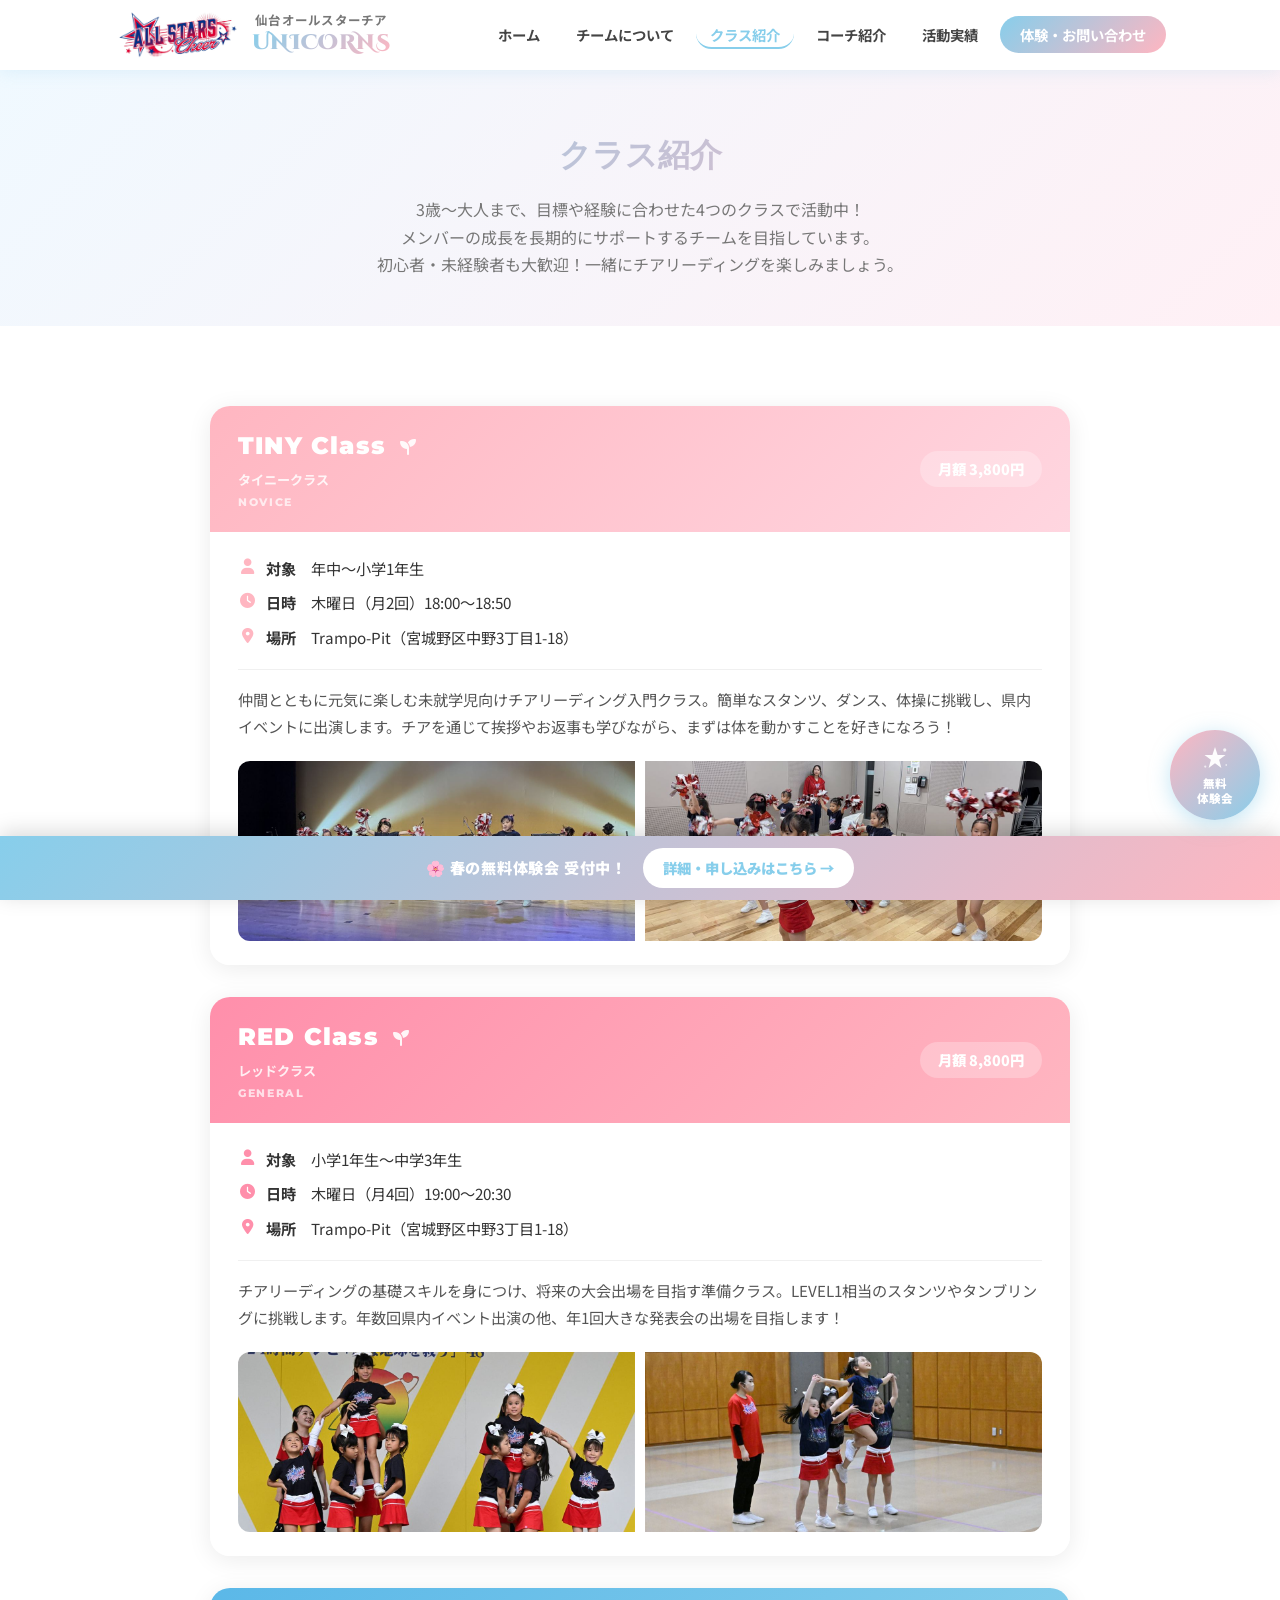
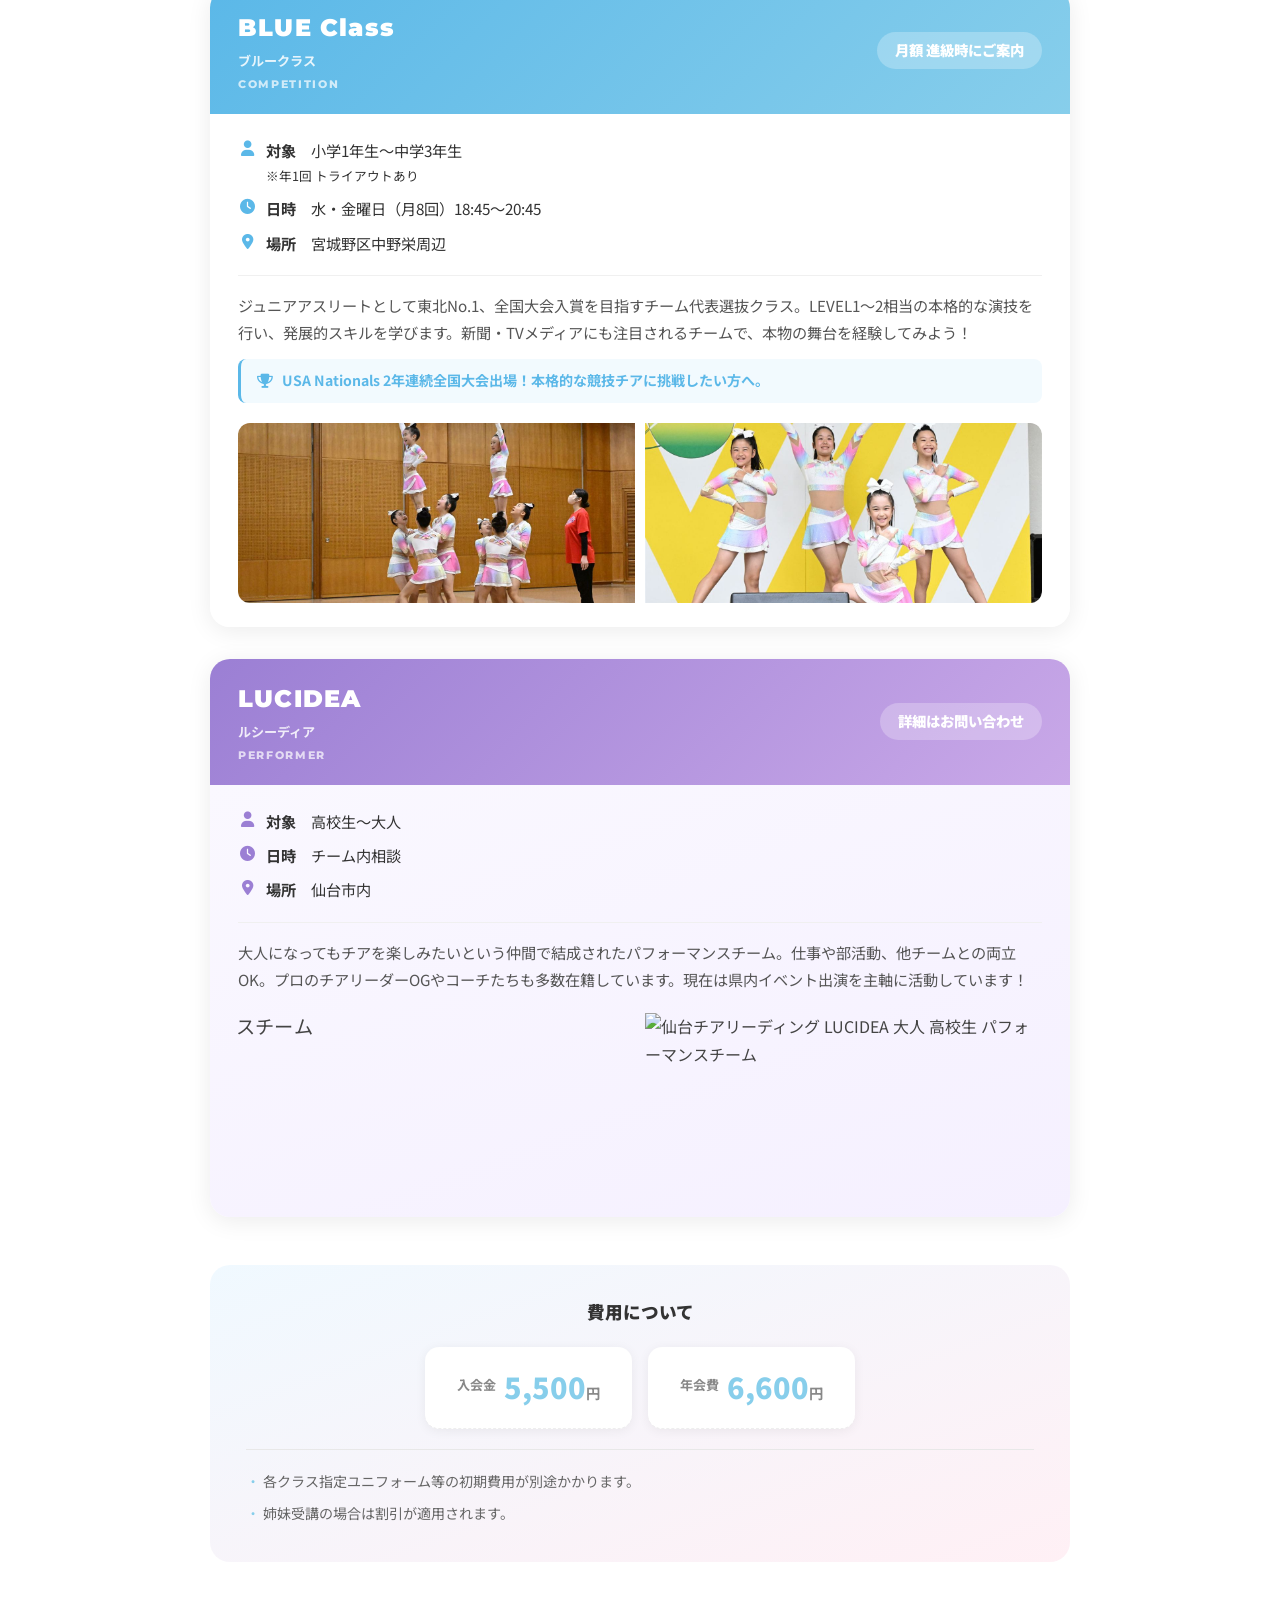
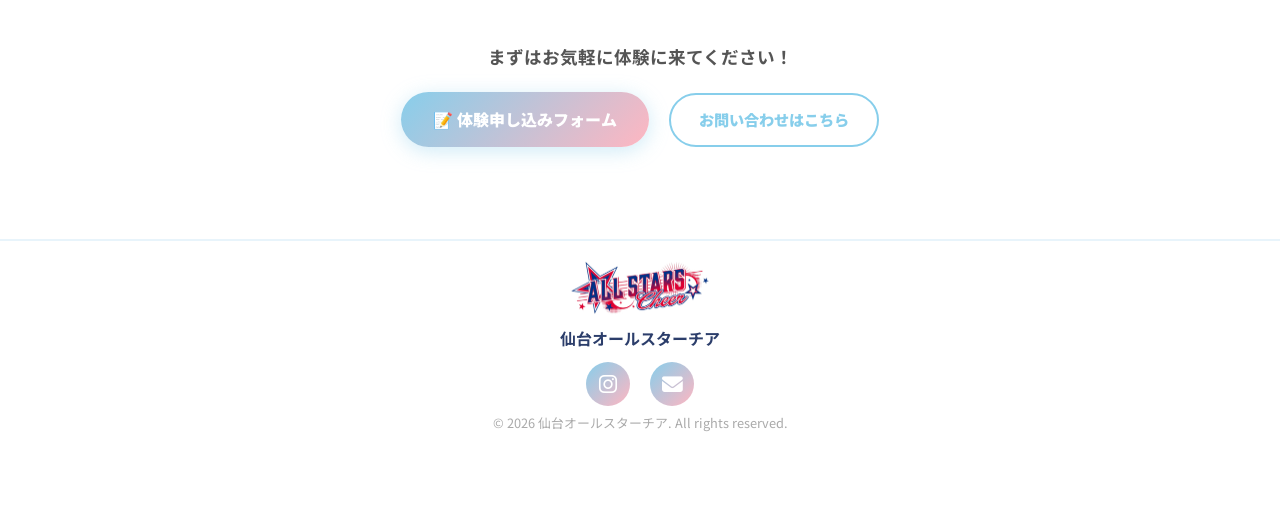
==== class.html @ aff3f2bd "Add files via upload" ====
<!DOCTYPE html>
<html lang="ja">
<head>
  <meta charset="UTF-8" />
  <meta name="viewport" content="width=device-width, initial-scale=1.0" />
  <title>クラス紹介｜仙台オールスターチア UNICORNS</title>
  <meta name="description" content="仙台チア「仙台オールスターチア UNICORNS」のクラス紹介。年中〜大人まで4クラス展開。仙台でチアを習うなら初心者大歓迎のUNICORNSへ！月額3,800円〜。全国大会出場の本格チアリーディングを体験しよう。" />
  <script async src="https://www.googletagmanager.com/gtag/js?id=G-6REF2D0G59"></script>
  <script>
    window.dataLayer = window.dataLayer || [];
    function gtag(){dataLayer.push(arguments);}
    gtag('js', new Date());
    gtag('config', 'G-6REF2D0G59');
  </script>
  <link rel="icon" type="image/png" href="images/starlogo.png" />
  <link rel="apple-touch-icon" href="images/starlogo.png" />
  <link rel="stylesheet" href="css/style.css" />
  <link rel="stylesheet" href="css/contact.css" />
  <link rel="stylesheet" href="css/class.css" />
  <link rel="stylesheet" href="https://cdnjs.cloudflare.com/ajax/libs/font-awesome/6.5.0/css/all.min.css" />
  <link href="https://fonts.googleapis.com/css2?family=Noto+Sans+JP:wght@400;700;900&family=Cinzel+Decorative:wght@900&family=Montserrat:wght@800;900&display=swap" rel="stylesheet" />
</head>
<body>

  <!-- ヘッダー -->
  <header class="header">
    <div class="header-inner">
      <div class="logo">
        <a href="index.html">
          <img src="images/teamlogo.png" alt="UNICORNS" class="logo-icon" />
        </a>
        <div class="logo-text">
          <span class="logo-sub">仙台オールスターチア</span>
          <span class="logo-main">UNICORNS</span>
        </div>
      </div>
      <nav class="nav">
        <ul>
          <li><a href="index.html">ホーム</a></li>
          <li><a href="about.html">チームについて</a></li>
          <li><a href="class.html" class="active">クラス紹介</a></li>
          <li><a href="coach.html">コーチ紹介</a></li>
          <li><a href="activity.html">活動実績</a></li>
          <li><a href="contact.html" class="nav-btn">体験・お問い合わせ</a></li>
        </ul>
      </nav>
      <button class="hamburger" id="hamburger">&#9776;</button>
    </div>
  </header>

  <!-- ページヒーロー -->
  <div class="page-hero">
    <h1 class="page-title">クラス紹介</h1>
    <p>3歳〜大人まで、目標や経験に合わせた4つのクラスで活動中！<br>メンバーの成長を長期的にサポートするチームを目指しています。<br>初心者・未経験者も大歓迎！一緒にチアリーディングを楽しみましょう。</p>
  </div>

  <!-- クラス一覧 -->
  <section class="section">
    <div class="container">
      <div class="class-detail-list">

        <!-- TINY Class -->
        <div class="class-detail-card tiny-card" id="tiny">
          <div class="class-detail-header">
            <div class="class-detail-name">
              <span class="class-detail-en">TINY Class <i class="fa-solid fa-seedling class-beginner-icon"></i></span>
              <span class="class-detail-ja">タイニークラス</span>
              <span class="class-detail-type">novice</span>
            </div>
            <span class="class-detail-badge tiny-badge">月額 3,800円</span>
          </div>
          <div class="class-detail-body">
            <div class="class-detail-meta">
              <div class="class-detail-meta-item">
                <i class="fa-solid fa-user"></i>
                <span><strong>対象</strong>　年中〜小学1年生</span>
              </div>
              <div class="class-detail-meta-item">
                <i class="fa-solid fa-clock"></i>
                <span><strong>日時</strong>　木曜日（月2回）18:00〜18:50</span>
              </div>
              <div class="class-detail-meta-item">
                <i class="fa-solid fa-location-dot"></i>
                <span><strong>場所</strong>　Trampo-Pit（宮城野区中野3丁目1-18）</span>
              </div>
            </div>
            <p class="class-detail-desc">仲間とともに元気に楽しむ未就学児向けチアリーディング入門クラス。簡単なスタンツ、ダンス、体操に挑戦し、県内イベントに出演します。チアを通じて挨拶やお返事も学びながら、まずは体を動かすことを好きになろう！</p>
            <div class="class-photos">
              <img src="images/red3.jpg" alt="仙台チアリーディング TINY Class 未就学児 年中〜小学1年生" />
              <img src="images/tiny1.jpg" alt="仙台チアリーディング TINY Class 未就学児 年中〜小学1年生" />
            </div>
          </div>
        </div>

        <!-- RED Class -->
        <div class="class-detail-card red-card" id="red">
          <div class="class-detail-header">
            <div class="class-detail-name">
              <span class="class-detail-en">RED Class <i class="fa-solid fa-seedling class-beginner-icon"></i></span>
              <span class="class-detail-ja">レッドクラス</span>
              <span class="class-detail-type">General</span>
            </div>
            <span class="class-detail-badge red-badge">月額 8,800円</span>
          </div>
          <div class="class-detail-body">
            <div class="class-detail-meta">
              <div class="class-detail-meta-item">
                <i class="fa-solid fa-user"></i>
                <span><strong>対象</strong>　小学1年生〜中学3年生</span>
              </div>
              <div class="class-detail-meta-item">
                <i class="fa-solid fa-clock"></i>
                <span><strong>日時</strong>　木曜日（月4回）19:00〜20:30</span>
              </div>
              <div class="class-detail-meta-item">
                <i class="fa-solid fa-location-dot"></i>
                <span><strong>場所</strong>　Trampo-Pit（宮城野区中野3丁目1-18）</span>
              </div>
            </div>
            <p class="class-detail-desc">チアリーディングの基礎スキルを身につけ、将来の大会出場を目指す準備クラス。LEVEL1相当のスタンツやタンブリングに挑戦します。年数回県内イベント出演の他、年1回大きな発表会の出場を目指します！</p>
            <div class="class-photos">
              <img src="images/red1.JPEG" alt="仙台チアリーディング RED Class 小学生 中学生 練習風景" style="object-position: center 35%;" />
              <img src="images/red2.JPEG" alt="仙台チアリーディング RED Class 小学生 中学生 練習風景" style="object-position: center 70%;" />
            </div>
          </div>
        </div>

        <!-- BLUE Class -->
        <div class="class-detail-card blue-card" id="blue">
          <div class="class-detail-header">
            <div class="class-detail-name">
              <span class="class-detail-en">BLUE Class</span>
              <span class="class-detail-ja">ブルークラス</span>
              <span class="class-detail-type">Competition</span>
            </div>
            <span class="class-detail-badge blue-badge">月額 進級時にご案内</span>
          </div>
          <div class="class-detail-body">
            <div class="class-detail-meta">
              <div class="class-detail-meta-item">
                <i class="fa-solid fa-user"></i>
                <span><strong>対象</strong>　小学1年生〜中学3年生<br><small>※年1回 トライアウトあり</small></span>
              </div>
              <div class="class-detail-meta-item">
                <i class="fa-solid fa-clock"></i>
                <span><strong>日時</strong>　水・金曜日（月8回）18:45〜20:45</span>
              </div>
              <div class="class-detail-meta-item">
                <i class="fa-solid fa-location-dot"></i>
                <span><strong>場所</strong>　宮城野区中野栄周辺</span>
              </div>
            </div>
            <p class="class-detail-desc">ジュニアアスリートとして東北No.1、全国大会入賞を目指すチーム代表選抜クラス。LEVEL1〜2相当の本格的な演技を行い、発展的スキルを学びます。新聞・TVメディアにも注目されるチームで、本物の舞台を経験してみよう！</p>
            <div class="class-detail-note">
              <i class="fa-solid fa-trophy"></i>
              USA Nationals 2年連続全国大会出場！本格的な競技チアに挑戦したい方へ。
            </div>
            <div class="class-photos">
              <img src="images/blue1.jpg" alt="仙台チアリーディング BLUE Class 全国大会出場 競技チア" />
              <img src="images/blue2.jpg" alt="仙台チアリーディング BLUE Class 全国大会出場 競技チア" />
            </div>
          </div>
        </div>

        <!-- LUCIDEA -->
        <div class="class-detail-card lucidea-card" id="lucidea">
          <div class="class-detail-header">
            <div class="class-detail-name">
              <span class="class-detail-en">LUCIDEA</span>
              <span class="class-detail-ja">ルシーディア</span>
              <span class="class-detail-type">Performer</span>
            </div>
            <span class="class-detail-badge lucidea-badge">詳細はお問い合わせ</span>
          </div>
          <div class="class-detail-body">
            <div class="class-detail-meta">
              <div class="class-detail-meta-item">
                <i class="fa-solid fa-user"></i>
                <span><strong>対象</strong>　高校生〜大人</span>
              </div>
              <div class="class-detail-meta-item">
                <i class="fa-solid fa-clock"></i>
                <span><strong>日時</strong>　チーム内相談</span>
              </div>
              <div class="class-detail-meta-item">
                <i class="fa-solid fa-location-dot"></i>
                <span><strong>場所</strong>　仙台市内</span>
              </div>
            </div>
            <p class="class-detail-desc">大人になってもチアを楽しみたいという仲間で結成されたパフォーマンスチーム。仕事や部活動、他チームとの両立OK。プロのチアリーダーOGやコーチたちも多数在籍しています。現在は県内イベント出演を主軸に活動しています！</p>
            <div class="class-photos">
              <div style="overflow: hidden; height: 180px;">
                <img src="images/lucidea1.jpg" alt="仙台チアリーディング LUCIDEA 大人 高校生 パフォーマンスチーム" style="width: 100%; height: 100%; object-fit: cover; object-position: 75% 98%; transform: scale(1.2); transform-origin: 75% 98%;" />
              </div>
              <img src="images/lucidea2.jpg" alt="仙台チアリーディング LUCIDEA 大人 高校生 パフォーマンスチーム" />
            </div>
          </div>
        </div>

      </div>

      <!-- 費用 -->
      <div class="fee-section">
        <h3 class="fee-title">費用について</h3>
        <div class="fee-grid">
          <div class="fee-item">
            <div class="fee-label">入会金</div>
            <div class="fee-amount">5,500<span>円</span></div>
          </div>
          <div class="fee-item">
            <div class="fee-label">年会費</div>
            <div class="fee-amount">6,600<span>円</span></div>
          </div>
        </div>
        <ul class="fee-notes">
          <li>各クラス指定ユニフォーム等の初期費用が別途かかります。</li>
          <li>姉妹受講の場合は割引が適用されます。</li>
        </ul>
      </div>

      <!-- CTA -->
      <div class="class-cta">
        <p>まずはお気軽に体験に来てください！</p>
        <a href="https://forms.gle/98jGiqx1gaxv1aKSA" target="_blank" class="trial-cta-link">📝 体験申し込みフォーム</a>
        <a href="contact.html" class="contact-cta-link">お問い合わせはこちら</a>
      </div>

    </div>
  </section>

  <!-- フッター -->
  <footer class="footer">
    <div class="footer-inner">
      <img src="images/teamlogo.png" alt="UNICORNS" class="footer-logo-img" />
      <div class="footer-logo">仙台オールスターチア</div>
      <div class="footer-links">
        <a href="https://www.instagram.com/sendaicheer/" target="_blank"><i class="fa-brands fa-instagram"></i></a>
        <a href="mailto:sendaicheer@gmail.com"><i class="fa-solid fa-envelope"></i></a>
      </div>
      <p class="footer-copy">&copy; 2026 仙台オールスターチア. All rights reserved.</p>
    </div>
  </footer>

  <!-- 固定ボトムバー -->
  <div class="trial-fixed-bar">
    <span class="trial-fixed-bar-text">🌸 春の無料体験会 受付中！</span>
    <a href="trial.html" class="trial-fixed-bar-btn">詳細・申し込みはこちら →</a>
  </div>

  <!-- フローティングボタン -->
  <a href="trial.html" class="trial-float-btn">
    <svg class="trial-float-icon" viewBox="0 0 40 40" fill="none" xmlns="http://www.w3.org/2000/svg">
      <polygon points="20,4 23.5,14.5 34,14.5 25.5,21 28.5,32 20,25.5 11.5,32 14.5,21 6,14.5 16.5,14.5" fill="white" opacity="0.95"/>
      <circle cx="33" cy="8" r="2.2" fill="white" opacity="0.8"/>
      <circle cx="7" cy="30" r="1.5" fill="white" opacity="0.7"/>
      <circle cx="35" cy="28" r="1.2" fill="white" opacity="0.6"/>
    </svg>
    <span class="trial-float-text">無料<br>体験会</span>
  </a>

  <script src="js/main.js"></script>
</body>
</html>
---- css/style.css ----
/* ============================
   リセット & ベーススタイル
   ============================ */
*, *::before, *::after {
  box-sizing: border-box;
  margin: 0;
  padding: 0;
}

:root {
  /* ===== カラー設定（ここを編集すると全体の色が変わります）===== */
  --color-pink: #FFB6C1;
  --color-pink-dark: #FF8FAB;
  --color-blue: #87CEEB;
  --color-blue-dark: #5BB8E8;
  --color-white: #ffffff;
  --color-text: #444444;
  --color-text-light: #777777;

  /* グラデーション */
  --grad-main: linear-gradient(135deg, #87CEEB 0%, #FFB6C1 100%);
  --grad-hero: linear-gradient(135deg, #b3e5fc 0%, #f8bbd0 60%, #e1bee7 100%);

  /* フォント */
  --font-base: 'Noto Sans JP', sans-serif;
  --font-deco: 'Pacifico', cursive;
}

body {
  font-family: var(--font-base);
  color: var(--color-text);
  line-height: 1.7;
  background: #fff;
}

a {
  color: inherit;
  text-decoration: none;
}

ul { list-style: none; }

img {
  max-width: 100%;
  height: auto;
  display: block;
}

/* ============================
   共通レイアウト
   ============================ */
.container {
  max-width: 1100px;
  margin: 0 auto;
  padding: 0 24px;
}

.section {
  padding: 80px 0;
}

.section-pink {
  background: linear-gradient(135deg, #fff0f5 0%, #fff8fc 100%);
}

.section-blue {
  background: linear-gradient(135deg, #f0f9ff 0%, #e8f5ff 100%);
}

.section-title {
  text-align: center;
  font-size: 2rem;
  font-weight: 900;
  margin-bottom: 48px;
  position: relative;
  color: #333;
}

.section-title::after {
  content: '';
  display: block;
  width: 60px;
  height: 4px;
  background: var(--grad-main);
  border-radius: 2px;
  margin: 12px auto 0;
}

/* ============================
   ヘッダー
   ============================ */
.header {
  position: sticky;
  top: 0;
  z-index: 100;
  background: rgba(255, 255, 255, 0.95);
  backdrop-filter: blur(8px);
  box-shadow: 0 2px 16px rgba(135, 206, 235, 0.2);
}

.header-inner {
  max-width: 1100px;
  margin: 0 auto;
  padding: 0 24px;
  height: 70px;
  display: flex;
  align-items: center;
  justify-content: space-between;
}

.logo {
  display: flex;
  align-items: center;
  gap: 10px;
}

.logo-icon {
  height: 60px;
  width: auto;
  object-fit: contain;
}

.logo-text {
  display: flex;
  flex-direction: column;
  gap: 4px;
  line-height: 1;
  align-items: center;
  justify-content: center;
}

.logo-main {
  font-family: 'Cinzel Decorative', serif;
  font-size: 1.3rem;
  font-weight: 900;
  background: var(--grad-main);
  -webkit-background-clip: text;
  -webkit-text-fill-color: transparent;
  background-clip: text;
  line-height: 1.2;
  letter-spacing: 0.04em;
}

.logo-sub {
  font-size: 0.78rem;
  font-weight: 700;
  color: var(--color-text-light);
  letter-spacing: 0.1em;
}

.nav ul {
  display: flex;
  gap: 8px;
  align-items: center;
}

.nav a {
  padding: 6px 14px;
  border-radius: 20px;
  font-size: 0.9rem;
  font-weight: 700;
  transition: background 0.2s, color 0.2s;
  color: var(--color-text);
}

.nav a:hover {
  background: var(--color-blue);
  color: white;
}

.nav a.active {
  color: #87CEEB;
  border-bottom: 2px solid #87CEEB;
  padding-bottom: 2px;
}

.nav-btn {
  background: var(--grad-main) !important;
  color: white !important;
  padding: 8px 20px !important;
}

.nav-btn:hover {
  opacity: 0.85;
}

.hamburger {
  display: none;
  background: none;
  border: none;
  font-size: 1.6rem;
  cursor: pointer;
  color: var(--color-text);
}

/* ============================
   ヒーローセクション
   ============================ */
.hero {
  background-color: #2a1a2e;
  min-height: calc(100vh - 70px);
  display: flex;
  align-items: center;
  justify-content: center;
  text-align: center;
  position: relative;
  overflow: hidden;
  padding: 60px 24px;
}

/* スライドショー背景 */
.hero-slides {
  position: absolute;
  inset: 0;
  z-index: 0;
}

.hero-slide {
  position: absolute;
  inset: 0;
  background-size: cover;
  background-position: center;
  opacity: 0;
  transition: opacity 1.2s ease-in-out;
}

.hero-slide.active {
  opacity: 1;
}

.hero-overlay {
  position: absolute;
  inset: 0;
  background: linear-gradient(135deg, rgba(30, 10, 60, 0.6) 0%, rgba(80, 20, 60, 0.5) 100%);
  z-index: 1;
}

.hero-content {
  position: relative;
  z-index: 1;
}

.hero-logo {
  height: 300px;
  width: auto;
  margin: 0 auto 20px;
  display: block;
  filter: drop-shadow(0 4px 12px rgba(0,0,0,0.3));
}

.hero-catch {
  font-size: 1.3rem;
  font-weight: 700;
  color: rgba(255, 255, 255, 0.9);
  letter-spacing: 0.15em;
  margin-bottom: 16px;
}

.hero-title {
  font-size: clamp(2rem, 6vw, 3.5rem);
  font-weight: 900;
  line-height: 1.3;
  color: white;
  margin-bottom: 20px;
}

.hero-title span {
  font-family: 'Cinzel Decorative', serif;
  font-size: clamp(2.5rem, 8vw, 4.5rem);
  background: var(--grad-main);
  -webkit-background-clip: text;
  -webkit-text-fill-color: transparent;
  background-clip: text;
  display: block;
}

.hero-desc {
  font-size: 1.05rem;
  color: rgba(255, 255, 255, 0.85);
  margin-bottom: 36px;
}

.hero-btn {
  display: inline-block;
  background: var(--grad-main);
  color: white;
  font-size: 1.1rem;
  font-weight: 700;
  padding: 16px 40px;
  border-radius: 50px;
  box-shadow: 0 4px 20px rgba(255, 182, 193, 0.5);
  transition: transform 0.2s, box-shadow 0.2s;
}

.hero-btn:hover {
  transform: translateY(-3px);
  box-shadow: 0 8px 28px rgba(255, 182, 193, 0.6);
}

/* キラキラパーティクル */
.hero-deco {
  position: absolute;
  inset: 0;
  pointer-events: none;
  z-index: 2;
}

.sparkle {
  position: absolute;
  color: white;
  animation: sparkle-twinkle ease-in-out infinite;
  text-shadow: 0 0 8px rgba(255, 220, 240, 1), 0 0 20px rgba(255, 182, 193, 0.8);
}

.sp1  { top: 10%; left: 7%;   font-size: 1.4rem; animation-duration: 2.4s; animation-delay: 0s;   color: #ffe4f0; }
.sp2  { top: 20%; right: 9%;  font-size: 1rem;   animation-duration: 3s;   animation-delay: 0.6s; color: #d4f0ff; }
.sp3  { top: 55%; left: 5%;   font-size: 1.8rem; animation-duration: 2.8s; animation-delay: 1.2s; color: #fff0f8; }
.sp4  { top: 72%; right: 7%;  font-size: 1.1rem; animation-duration: 2.2s; animation-delay: 0.3s; color: #ffe4f0; }
.sp5  { top: 38%; left: 14%;  font-size: 0.9rem; animation-duration: 3.2s; animation-delay: 1.8s; color: #d4f0ff; }
.sp6  { top: 48%; right: 16%; font-size: 1.5rem; animation-duration: 2.6s; animation-delay: 0.9s; color: #fff0f8; }
.sp7  { top: 82%; left: 22%;  font-size: 1rem;   animation-duration: 3.4s; animation-delay: 0.5s; color: #ffe4f0; }
.sp8  { top: 28%; right: 22%; font-size: 0.8rem; animation-duration: 2s;   animation-delay: 1.5s; color: #d4f0ff; }
.sp9  { top: 65%; right: 30%; font-size: 1.2rem; animation-duration: 2.9s; animation-delay: 0.2s; color: #fff0f8; }
.sp10 { top: 15%; left: 40%;  font-size: 0.9rem; animation-duration: 3.6s; animation-delay: 1s;   color: #ffe4f0; }

@keyframes sparkle-twinkle {
  0%   { opacity: 0;   transform: scale(0.5) rotate(0deg); }
  30%  { opacity: 1;   transform: scale(1.2) rotate(15deg); }
  60%  { opacity: 0.7; transform: scale(0.9) rotate(-10deg); }
  100% { opacity: 0;   transform: scale(0.5) rotate(0deg); }
}

/* ============================
   競技チアリーディングとは
   ============================ */
.section-cheer {
  background: linear-gradient(135deg, #f0f9ff 0%, #fff0f5 100%);
  padding: 56px 0;
}

.cheer-intro {
  max-width: 860px;
  margin: 0 auto;
  text-align: center;
}

.cheer-title {
  font-size: 1.4rem;
  font-weight: 900;
  color: #333;
  margin-bottom: 20px;
  position: relative;
  display: inline-block;
}

.cheer-title::after {
  content: '';
  display: block;
  width: 50px;
  height: 3px;
  background: var(--grad-main);
  border-radius: 2px;
  margin: 10px auto 0;
}

.cheer-intro p {
  color: #555;
  font-size: 1rem;
  line-height: 1.9;
}

/* ============================
   UNICORNSについて
   ============================ */
.about-grid {
  display: grid;
  grid-template-columns: repeat(3, 1fr);
  gap: 24px;
}

.about-card {
  background: white;
  border-radius: 20px;
  padding: 36px 28px;
  text-align: center;
  box-shadow: 0 4px 20px rgba(135, 206, 235, 0.15);
  transition: transform 0.2s;
}

.about-card:hover {
  transform: translateY(-4px);
}

.about-icon {
  font-size: 2.5rem;
  margin-bottom: 16px;
}

.about-img {
  width: 100%;
  height: 220px;
  object-fit: cover;
  border-radius: 12px;
  margin-bottom: 16px;
}

.about-img-1 { object-position: center 30%; }
.about-img-2 { object-position: center 50%; }
.about-img-3 { object-position: 80% 55%; }

.about-card h3 {
  font-size: 1.1rem;
  font-weight: 700;
  margin-bottom: 10px;
  color: var(--color-blue-dark);
}

/* ============================
   クラス紹介
   ============================ */
.class-grid {
  display: grid;
  grid-template-columns: repeat(3, 1fr);
  gap: 24px;
}

.class-card {
  background: white;
  border-radius: 20px;
  padding: 32px 24px;
  text-align: center;
  box-shadow: 0 4px 20px rgba(255, 182, 193, 0.2);
  transition: transform 0.2s;
}

.class-card:hover {
  transform: translateY(-4px);
}

.class-name-en {
  font-family: 'Montserrat', sans-serif;
  font-size: 2rem;
  font-weight: 900;
  background: var(--grad-main);
  -webkit-background-clip: text;
  -webkit-text-fill-color: transparent;
  background-clip: text;
  margin-bottom: 4px;
  line-height: 1.2;
  letter-spacing: 0.02em;
}

.class-name-ja {
  font-size: 0.8rem;
  color: var(--color-text-light);
  margin-bottom: 10px;
}

.class-card h3 {
  font-size: 1.2rem;
  font-weight: 900;
  margin-bottom: 6px;
}

.class-age {
  font-size: 0.85rem;
  color: var(--color-pink-dark);
  font-weight: 700;
  margin-bottom: 10px;
}

/* ============================
   コーチ紹介
   ============================ */
.coach-grid {
  display: flex;
  gap: 32px;
  justify-content: center;
  flex-wrap: wrap;
}

.coach-card {
  background: white;
  border-radius: 20px;
  padding: 36px 32px;
  text-align: center;
  box-shadow: 0 4px 20px rgba(135, 206, 235, 0.15);
  width: 280px;
  transition: transform 0.2s;
}

.coach-card:hover {
  transform: translateY(-4px);
}

.coach-photo {
  font-size: 5rem;
  margin-bottom: 16px;
  /* コーチの写真を入れる場合は以下のようにします:
  width: 120px; height: 120px; border-radius: 50%;
  background: url('../images/coach1.jpg') center/cover;
  margin: 0 auto 16px; */
}

.coach-card h3 {
  font-size: 1.2rem;
  font-weight: 900;
  margin-bottom: 4px;
}

.coach-title {
  font-size: 0.85rem;
  color: var(--color-blue-dark);
  font-weight: 700;
  margin-bottom: 10px;
}

/* ============================
   活動場所・スケジュール
   ============================ */
.schedule-box {
  background: white;
  border-radius: 20px;
  padding: 40px;
  max-width: 700px;
  margin: 0 auto;
  box-shadow: 0 4px 20px rgba(135, 206, 235, 0.2);
}

.schedule-item {
  display: flex;
  align-items: flex-start;
  gap: 16px;
  padding: 16px 0;
  border-bottom: 1px dashed #e0e0e0;
  font-size: 1rem;
}

.schedule-item:last-child {
  border-bottom: none;
}

.schedule-label {
  font-weight: 700;
  min-width: 160px;
  color: var(--color-blue-dark);
}

/* ============================
   体験レッスン
   ============================ */
.trial-box {
  text-align: center;
  background: var(--grad-hero);
  border-radius: 24px;
  padding: 60px 40px;
  max-width: 700px;
  margin: 0 auto;
}

.trial-desc {
  font-size: 1.15rem;
  margin-bottom: 32px;
  font-weight: 700;
}

.trial-btn {
  display: inline-block;
  background: var(--grad-main);
  color: white;
  font-size: 1.1rem;
  font-weight: 700;
  padding: 16px 40px;
  border-radius: 50px;
  box-shadow: 0 4px 20px rgba(255, 182, 193, 0.5);
  transition: transform 0.2s, box-shadow 0.2s;
}

.trial-btn:hover {
  transform: translateY(-3px);
  box-shadow: 0 8px 28px rgba(255, 182, 193, 0.6);
}

/* ============================
   お問い合わせ
   ============================ */
.contact-form {
  max-width: 600px;
  margin: 0 auto;
  background: white;
  border-radius: 24px;
  padding: 48px 40px;
  box-shadow: 0 4px 20px rgba(255, 182, 193, 0.2);
}

.form-group {
  margin-bottom: 24px;
}

.form-group label {
  display: block;
  font-weight: 700;
  margin-bottom: 8px;
  font-size: 0.95rem;
}

.required {
  background: var(--color-pink-dark);
  color: white;
  font-size: 0.7rem;
  padding: 2px 8px;
  border-radius: 4px;
  margin-left: 8px;
}

.form-group input,
.form-group textarea {
  width: 100%;
  padding: 12px 16px;
  border: 2px solid #e8e8e8;
  border-radius: 12px;
  font-size: 1rem;
  font-family: var(--font-base);
  transition: border-color 0.2s;
  outline: none;
}

.form-group input:focus,
.form-group textarea:focus {
  border-color: var(--color-blue);
}

.submit-btn {
  width: 100%;
  background: var(--grad-main);
  color: white;
  font-size: 1.1rem;
  font-weight: 700;
  padding: 16px;
  border: none;
  border-radius: 50px;
  cursor: pointer;
  font-family: var(--font-base);
  transition: opacity 0.2s, transform 0.2s;
  box-shadow: 0 4px 20px rgba(255, 182, 193, 0.5);
}

.submit-btn:hover {
  opacity: 0.9;
  transform: translateY(-2px);
}

/* ============================
   フッター
   ============================ */
.footer {
  background: white;
  color: #2c3e6b;
  padding: 12px 24px;
  text-align: center;
  border-top: 2px solid #e8f4fb;
}

.footer-logo-img {
  height: 70px;
  width: auto;
  margin: 0 auto 2px;
  display: block;
}

.footer-logo {
  font-size: 1rem;
  font-weight: 700;
  color: #2c3e6b;
  margin-bottom: 2px;
}

.footer-sns {
  margin-bottom: 16px;
}

.footer-sns a {
  display: inline-block;
  color: #2c3e6b;
  font-weight: 700;
  padding: 4px 12px;
  transition: opacity 0.2s;
}

.footer-sns a:hover {
  opacity: 0.65;
}

.footer-links {
  display: flex;
  justify-content: center;
  gap: 20px;
  margin: 10px 0 6px;
}

.footer-links a {
  display: flex;
  align-items: center;
  justify-content: center;
  width: 44px;
  height: 44px;
  border-radius: 50%;
  background: var(--grad-main);
  color: white;
  font-size: 1.3rem;
  transition: opacity 0.2s, transform 0.2s;
}

.footer-links a:hover {
  opacity: 0.85;
  transform: translateY(-2px);
}

.footer-copy {
  font-size: 0.8rem;
  color: #aaa;
}

.footer-sponsor {
  margin-bottom: 8px;
}

.footer-sponsor a {
  font-size: 0.75rem;
  color: rgba(255,255,255,0.3);
  text-decoration: none;
  border-bottom: 1px solid rgba(255,255,255,0.15);
  padding-bottom: 1px;
  transition: color 0.15s;
}

.footer-sponsor a:hover {
  color: rgba(255,255,255,0.6);
}

/* ============================
   実績バナー
   ============================ */
.achievement-banner {
  background: var(--grad-main);
  padding: 14px 0;
  overflow: hidden;
}

.banner-news-label {
  font-family: 'Montserrat', sans-serif;
  font-size: 0.75rem;
  font-weight: 900;
  letter-spacing: 0.15em;
  color: white;
  background: rgba(255,255,255,0.25);
  padding: 4px 12px;
  border-radius: 4px;
  margin-left: 16px;
  flex-shrink: 0;
  white-space: nowrap;
}

.banner-inner {
  display: flex;
  align-items: center;
  gap: 60px;
  white-space: nowrap;
  animation: marquee 20s linear infinite;
  width: max-content;
}

.banner-inner span {
  color: white;
  font-weight: 700;
  font-size: 0.95rem;
}

@keyframes marquee {
  0% { transform: translateX(0); }
  100% { transform: translateX(-50%); }
}

/* ============================
   NEWS セクション
   ============================ */
.news-section {
  background: white;
  padding: 56px 0;
}

.news-list {
  list-style: none;
  margin: 32px 0 0;
  padding: 0;
  max-width: 800px;
  margin-left: auto;
  margin-right: auto;
}

.news-item {
  display: grid;
  grid-template-columns: 90px 80px 1fr;
  align-items: center;
  gap: 14px;
  padding: 14px 0;
  border-bottom: 1px solid #f0f0f0;
}

.news-item:last-child {
  border-bottom: none;
}

.news-date {
  font-family: 'Montserrat', sans-serif;
  font-size: 0.8rem;
  font-weight: 800;
  color: #aaa;
  flex-shrink: 0;
  min-width: 60px;
}

.news-tag {
  font-family: 'Montserrat', sans-serif;
  font-size: 0.7rem;
  font-weight: 700;
  padding: 3px 10px;
  border-radius: 4px;
  white-space: nowrap;
  text-align: center;
}

.tag-result {
  background: rgba(255,215,0,0.15);
  color: #b8860b;
}

.tag-media {
  background: rgba(135,206,235,0.2);
  color: #4a90b8;
}

.tag-info {
  background: rgba(255,182,193,0.2);
  color: #c45c7a;
}

.news-text {
  font-size: 0.92rem;
  color: #333;
  line-height: 1.5;
}

.news-link {
  color: #c45c7a;
  text-decoration: underline;
  text-underline-offset: 3px;
  transition: opacity 0.15s;
}

.news-link:hover {
  opacity: 0.7;
}

@media (max-width: 480px) {
  .news-item {
    grid-template-columns: 76px 76px 1fr;
    gap: 8px;
  }
}

/* ============================
   ヒーローボタン2つ
   ============================ */
.hero-btns {
  display: flex;
  gap: 16px;
  justify-content: center;
  flex-wrap: wrap;
}

.hero-btn-sub {
  display: inline-block;
  background: white;
  color: var(--color-pink-dark);
  font-size: 1.1rem;
  font-weight: 700;
  padding: 16px 40px;
  border-radius: 50px;
  border: 2px solid var(--color-pink-dark);
  transition: background 0.2s, color 0.2s;
}

.hero-btn-sub:hover {
  background: var(--color-pink);
  color: white;
}

/* ============================
   MVV（Mission/Vision/Value）
   ============================ */
.mvv-grid {
  display: grid;
  grid-template-columns: repeat(3, 1fr);
  gap: 20px;
  margin-bottom: 48px;
}

.mvv-card {
  border-radius: 20px;
  padding: 28px 24px;
  text-align: center;
  line-height: 1.8;
}

.mvv-card.mission { background: linear-gradient(135deg, #fff0f5, #ffe4ed); }
.mvv-card.vision  { background: linear-gradient(135deg, #f0f9ff, #dff2fd); }
.mvv-card.value   { background: linear-gradient(135deg, #fff8e1, #fff3d0); }

.mvv-label {
  font-family: 'Cinzel Decorative', serif;
  font-size: 1.5rem;
  font-weight: 900;
  margin-bottom: 6px;
  background: var(--grad-main);
  -webkit-background-clip: text;
  -webkit-text-fill-color: transparent;
  background-clip: text;
}

/* ============================
   チーム概要テーブル
   ============================ */
.team-overview {
  background: white;
  border-radius: 20px;
  padding: 32px 40px;
  box-shadow: 0 4px 20px rgba(135, 206, 235, 0.15);
  margin-bottom: 48px;
}

.overview-item {
  display: flex;
  gap: 20px;
  padding: 14px 0;
  border-bottom: 1px dashed #eee;
  font-size: 0.95rem;
}

.overview-item:last-child { border-bottom: none; }

.ov-label {
  font-weight: 700;
  min-width: 100px;
  color: var(--color-pink-dark);
}

/* ============================
   クラスカード（色分け）
   ============================ */
.class-card.tiny  { border-top: 5px solid #FFB6C1; }
.class-card.red   { border-top: 5px solid #FF8FAB; }
.class-card.blue  { border-top: 5px solid #5BB8E8; }
.class-card.lucidea {
  border-top: 5px solid #9B7FD4;
  background: linear-gradient(160deg, #f5f0ff 0%, #ede8f7 100%);
}


.class-card.lucidea .class-info {
  background: rgba(155, 127, 212, 0.08);
}

.class-card.lucidea .class-schedule-day {
  color: #6a4fa3;
}

.lucidea-freq {
  background: #9B7FD4 !important;
}

.lucidea-fee {
  background: linear-gradient(135deg, #9B7FD4, #C9A8E8) !important;
}

.class-info {
  background: #f9f9f9;
  border-radius: 10px;
  padding: 16px;
  margin: 14px 0;
  text-align: center;
}

.class-schedule-day {
  font-size: 1.15rem;
  font-weight: 900;
  color: #333;
  display: flex;
  align-items: center;
  justify-content: center;
  gap: 8px;
  margin-bottom: 4px;
}

.class-schedule-freq {
  font-size: 0.72rem;
  font-weight: 700;
  color: white;
  background: var(--color-pink-dark);
  padding: 2px 10px;
  border-radius: 20px;
  white-space: nowrap;
}

.class-schedule-time {
  font-size: 1.4rem;
  font-weight: 900;
  color: var(--color-blue-dark);
  letter-spacing: 0.05em;
}

.class-fee {
  display: inline-block;
  background: var(--grad-main);
  color: white;
  font-weight: 700;
  font-size: 0.9rem;
  padding: 6px 18px;
  border-radius: 20px;
  margin-top: 12px;
}

/* ============================
   代表紹介
   ============================ */
.coach-wrap {
  display: flex;
  justify-content: center;
}

.coach-card {
  display: flex;
  gap: 48px;
  align-items: flex-start;
  background: white;
  border-radius: 24px;
  padding: 48px;
  max-width: 900px;
  width: 100%;
  box-shadow: 0 4px 20px rgba(135, 206, 235, 0.15);
  text-align: left;
}

.coach-photo {
  font-size: 6rem;
  min-width: 120px;
  text-align: center;
}

.coach-img {
  width: 180px;
  height: 180px;
  border-radius: 50%;
  object-fit: cover;
  object-position: center 15%;
  min-width: 180px;
}

.coach-info h3 {
  font-size: 1.6rem;
  font-weight: 900;
  margin-bottom: 4px;
}

.coach-info .coach-title {
  color: var(--color-blue-dark);
  font-weight: 700;
  margin-bottom: 20px;
}

.coach-career h4 {
  font-size: 0.9rem;
  font-weight: 700;
  color: var(--color-pink-dark);
  margin: 8px 0 4px;
  padding-bottom: 4px;
  border-bottom: 1px solid #f0e0e8;
}

.coach-career ul {
  list-style: none;
  padding: 0;
}

.coach-career ul li {
  font-size: 0.9rem;
  padding: 3px 0;
  padding-left: 14px;
  position: relative;
  color: #555;
}

.coach-career ul li::before {
  content: '◆';
  position: absolute;
  left: 0;
  color: var(--color-pink);
  font-size: 0.6rem;
  top: 5px;
}

.coach-career ul li.other::before {
  display: none;
}

/* ============================
   タイムライン（活動実績）
   ============================ */
.timeline {
  position: relative;
  max-width: 900px;
  margin: 0 auto;
}

.timeline::before {
  content: '';
  position: absolute;
  left: 50%;
  top: 0;
  bottom: 0;
  width: 3px;
  background: var(--grad-main);
  transform: translateX(-50%);
}

.timeline-block {
  display: flex;
  width: 50%;
  margin-bottom: 40px;
  position: relative;
}

.timeline-block.left {
  justify-content: flex-end;
  padding-right: 48px;
}

.timeline-block.right {
  justify-content: flex-start;
  padding-left: 48px;
  margin-left: 50%;
}

.timeline-dot {
  position: absolute;
  width: 16px;
  height: 16px;
  background: var(--color-pink-dark);
  border-radius: 50%;
  top: 16px;
  border: 3px solid white;
  box-shadow: 0 0 0 2px var(--color-pink-dark);
}

.timeline-block.left .timeline-dot  { right: -8px; }
.timeline-block.right .timeline-dot { left: -8px; }

.timeline-content {
  background: white;
  border-radius: 16px;
  padding: 24px;
  max-width: 420px;
  box-shadow: 0 4px 20px rgba(135, 206, 235, 0.15);
}

.timeline-date {
  font-size: 0.8rem;
  font-weight: 700;
  color: var(--color-pink-dark);
  margin-bottom: 6px;
}

.timeline-content h3 {
  font-size: 1.1rem;
  font-weight: 900;
  margin-bottom: 10px;
}

.timeline-content ul {
  list-style: none;
  padding-left: 0;
  font-size: 0.88rem;
  color: #555;
  line-height: 1.8;
}

.timeline-content ul li {
  padding-left: 1.2em;
  position: relative;
}

.timeline-content ul li::before {
  content: "・";
  position: absolute;
  left: 0;
  color: var(--color-pink-dark);
}

.timeline-content ul li.trophy {
  padding-left: 0;
}

.timeline-content ul li.trophy::before {
  display: none;
}

.timeline-content ul li.other {
  padding-left: 0;
  text-align: right;
}

.timeline-content ul li.other::before {
  display: none;
}

/* ============================
   費用
   ============================ */
.fee-grid {
  display: grid;
  grid-template-columns: repeat(3, 1fr);
  gap: 24px;
}

.fee-card {
  background: white;
  border-radius: 20px;
  padding: 32px 28px;
  box-shadow: 0 4px 20px rgba(135, 206, 235, 0.15);
}

.fee-card h3 {
  font-size: 1.1rem;
  font-weight: 900;
  margin-bottom: 20px;
  padding-bottom: 10px;
  border-bottom: 2px solid var(--color-pink);
  color: var(--color-pink-dark);
}

.fee-item {
  display: flex;
  justify-content: space-between;
  align-items: center;
  padding: 10px 0;
  border-bottom: 1px dashed #eee;
  font-size: 0.9rem;
  gap: 8px;
}

.fee-price {
  font-weight: 700;
  color: var(--color-blue-dark);
  white-space: nowrap;
}

.fee-note {
  font-size: 0.8rem;
  color: #888;
  margin: 8px 0;
  line-height: 1.6;
}

.fee-special {
  background: linear-gradient(135deg, #fff0f5, #f0f9ff);
  border-radius: 12px;
  padding: 16px;
  margin-top: 16px;
}

.fee-special h4 {
  font-size: 0.9rem;
  font-weight: 700;
  margin-bottom: 6px;
}

.fee-special p {
  font-size: 0.85rem;
  color: #555;
  line-height: 1.6;
}

/* ============================
   お問い合わせ
   ============================ */
.contact-info {
  margin-top: 28px;
  font-size: 1rem;
  line-height: 2;
}

.contact-info a {
  color: var(--color-blue-dark);
  font-weight: 700;
  text-decoration: underline;
}

/* ============================
   レスポンシブ（スマホ対応）
   ============================ */
@media (max-width: 768px) {
  .nav { display: none; }
  .hamburger { display: block; }

  .nav a.active {
    border-bottom: none;
    border-left: 3px solid #87CEEB;
    padding-left: 10px;
  }

  .nav.open {
    display: flex !important;
    flex-direction: column;
    position: absolute;
    top: 60px;
    left: 0;
    right: 0;
    background: white;
    padding: 12px 16px;
    box-shadow: 0 4px 16px rgba(0,0,0,0.1);
    z-index: 99;
  }

  .nav.open ul {
    flex-direction: column;
    gap: 4px;
    width: 100%;
  }

  .nav.open ul li {
    width: 100%;
  }

  .nav.open ul li a {
    display: block;
    padding: 10px 16px;
    white-space: nowrap;
    font-size: 0.95rem;
  }

  .header-inner {
    height: 60px;
    padding: 0 16px;
    flex-wrap: nowrap;
  }

  .logo-icon {
    height: 44px;
  }

  .logo-text {
    display: flex;
  }

  .logo-sub {
    font-size: 0.6rem;
  }

  .logo-main {
    font-size: 0.95rem;
  }

  .about-grid,
  .class-grid,
  .mvv-grid,
  .fee-grid {
    grid-template-columns: 1fr;
    gap: 16px;
  }

  .coach-card {
    flex-direction: column;
    align-items: center;
    text-align: left;
    padding: 32px 24px;
    gap: 24px;
  }

  .timeline::before {
    left: 12px;
    transform: none;
  }

  .timeline-block,
  .timeline-block.left,
  .timeline-block.right {
    width: 100%;
    padding-left: 40px;
    padding-right: 0;
    margin-left: 0;
    justify-content: flex-start;
  }

  .timeline-block.left .timeline-dot,
  .timeline-block.right .timeline-dot {
    left: 4px;
    right: auto;
  }

  .timeline-content {
    max-width: 100%;
  }

  .team-overview { padding: 24px 20px; }
  .overview-item { flex-direction: column; gap: 4px; }

  .trial-box { padding: 40px 24px; }
}

/* ============================
   体験会 固定ボトムバー
   ============================ */
.trial-fixed-bar {
  position: fixed;
  bottom: 0;
  left: 0;
  right: 0;
  z-index: 200;
  background: linear-gradient(135deg, #87CEEB, #FFB6C1);
  padding: 12px 24px;
  display: flex;
  align-items: center;
  justify-content: center;
  gap: 16px;
  box-shadow: 0 -4px 20px rgba(0,0,0,0.15);
}

.trial-fixed-bar-text {
  color: white;
  font-size: 0.95rem;
  font-weight: 900;
  letter-spacing: 0.05em;
}

.trial-fixed-bar-btn {
  background: white;
  color: #87CEEB;
  font-size: 0.9rem;
  font-weight: 900;
  padding: 8px 20px;
  border-radius: 50px;
  white-space: nowrap;
  transition: transform 0.2s;
}

.trial-fixed-bar-btn:hover {
  transform: translateY(-2px);
}

/* ============================
   体験会 フローティングボタン
   ============================ */
.trial-float-btn {
  position: fixed;
  bottom: 80px;
  right: 20px;
  z-index: 200;
  width: 90px;
  height: 90px;
  border-radius: 50%;
  background: linear-gradient(135deg, #FFB6C1, #87CEEB);
  display: flex;
  flex-direction: column;
  align-items: center;
  justify-content: center;
  box-shadow: 0 4px 20px rgba(135,206,235,0.5);
  transition: transform 0.2s, box-shadow 0.2s;
  text-align: center;
}

.trial-float-btn:hover {
  transform: translateY(-4px) scale(1.05);
  box-shadow: 0 8px 28px rgba(135,206,235,0.6);
}

.trial-float-icon {
  width: 30px;
  height: 30px;
}

.trial-float-text {
  font-size: 0.72rem;
  font-weight: 900;
  color: white;
  line-height: 1.3;
  margin-top: 2px;
}

body {
  padding-bottom: 70px;
}

@media (max-width: 768px) {
  .trial-fixed-bar {
    flex-direction: column;
    gap: 6px;
    padding: 8px 16px;
  }

  .trial-fixed-bar-text {
    font-size: 0.82rem;
  }

  .trial-fixed-bar-btn {
    font-size: 0.82rem;
    padding: 6px 16px;
  }

  .trial-float-btn {
    width: 76px;
    height: 76px;
    bottom: 120px;
  }

  body {
    padding-bottom: 90px;
  }
}
---- css/contact.css ----
/* ============================
   ページヒーロー
   ============================ */
.page-hero {
  background: linear-gradient(135deg, #f0f9ff 0%, #fff0f5 100%);
  text-align: center;
  padding: 60px 24px 48px;
  margin-top: 0;
}

.page-title {
  font-family: 'Cinzel Decorative', serif;
  font-size: 2rem;
  font-weight: 900;
  background: linear-gradient(135deg, #87CEEB, #FFB6C1);
  -webkit-background-clip: text;
  -webkit-text-fill-color: transparent;
  background-clip: text;
  margin-bottom: 12px;
}

.page-hero p {
  color: #777;
  font-size: 1rem;
}

/* ============================
   お問い合わせセクション
   ============================ */
.contact-section {
  padding: 60px 0 80px;
  background: #fafafa;
}

.contact-wrap {
  display: grid;
  grid-template-columns: 1fr 340px;
  gap: 40px;
  align-items: flex-start;
}

/* ============================
   フォーム
   ============================ */
.contact-form-wrap {
  background: white;
  border-radius: 24px;
  padding: 48px 40px;
  box-shadow: 0 4px 24px rgba(135, 206, 235, 0.12);
}

.contact-form-page .form-section-title {
  font-size: 0.85rem;
  font-weight: 700;
  color: #87CEEB;
  letter-spacing: 0.1em;
  border-bottom: 2px solid #e8f4fb;
  padding-bottom: 8px;
  margin: 28px 0 16px;
}

.form-row {
  display: grid;
  grid-template-columns: 1fr 1fr;
  gap: 16px;
}

.contact-form-page .form-group {
  margin-bottom: 20px;
}

.contact-form-page label {
  display: block;
  font-weight: 700;
  font-size: 0.9rem;
  margin-bottom: 8px;
  color: #444;
}

.contact-form-page input[type="text"],
.contact-form-page input[type="email"],
.contact-form-page input[type="tel"],
.contact-form-page input[type="date"],
.contact-form-page select,
.contact-form-page textarea {
  width: 100%;
  padding: 12px 16px;
  border: 2px solid #e8e8e8;
  border-radius: 12px;
  font-size: 0.95rem;
  font-family: 'Noto Sans JP', sans-serif;
  transition: border-color 0.2s;
  outline: none;
  background: white;
  color: #444;
}

.contact-form-page input:focus,
.contact-form-page select:focus,
.contact-form-page textarea:focus {
  border-color: #87CEEB;
}

/* ラジオボタン */
.radio-group {
  display: flex;
  gap: 16px;
  flex-wrap: wrap;
}

.radio-label {
  display: flex;
  align-items: center;
  gap: 8px;
  cursor: pointer;
  font-weight: 400 !important;
  padding: 10px 20px;
  border: 2px solid #e8e8e8;
  border-radius: 50px;
  transition: border-color 0.2s, background 0.2s;
  font-size: 0.9rem;
}

.radio-label:has(input:checked) {
  border-color: #FFB6C1;
  background: #fff0f5;
}

.radio-label input { display: none; }

/* チェックボックス */
.checkbox-group {
  display: flex;
  gap: 10px;
  flex-wrap: wrap;
}

.checkbox-label {
  display: flex;
  align-items: center;
  gap: 6px;
  cursor: pointer;
  font-weight: 400 !important;
  font-size: 0.9rem;
  padding: 8px 14px;
  border: 2px solid #e8e8e8;
  border-radius: 50px;
  transition: border-color 0.2s, background 0.2s;
}

.checkbox-label:has(input:checked) {
  border-color: #87CEEB;
  background: #f0f9ff;
}

.checkbox-label input { display: none; }

/* プライバシー */
.privacy .checkbox-label {
  padding: 0;
  border: none;
  background: none;
}

/* 送信ボタン */
.contact-form-page .submit-btn {
  width: 100%;
  background: linear-gradient(135deg, #87CEEB 0%, #FFB6C1 100%);
  color: white;
  font-size: 1.1rem;
  font-weight: 700;
  padding: 16px;
  border: none;
  border-radius: 50px;
  cursor: pointer;
  font-family: 'Noto Sans JP', sans-serif;
  transition: opacity 0.2s, transform 0.2s;
  box-shadow: 0 4px 20px rgba(255, 182, 193, 0.4);
  margin-top: 8px;
}

.contact-form-page .submit-btn:hover {
  opacity: 0.9;
  transform: translateY(-2px);
}

/* ============================
   右カラム：情報カード
   ============================ */
.contact-info-wrap {
  display: flex;
  flex-direction: column;
  gap: 16px;
}

.info-card {
  background: white;
  border-radius: 20px;
  padding: 28px 24px;
  box-shadow: 0 4px 20px rgba(135, 206, 235, 0.12);
}

.info-card h3 {
  font-size: 1rem;
  font-weight: 900;
  margin-bottom: 16px;
  padding-bottom: 10px;
  border-bottom: 2px solid #FFB6C1;
  color: #333;
}

.info-item {
  display: flex;
  align-items: center;
  gap: 12px;
  margin-bottom: 8px;
}

.info-item i {
  font-size: 1.2rem;
  color: #87CEEB;
  width: 24px;
  text-align: center;
  flex-shrink: 0;
}

.info-label {
  font-size: 0.75rem;
  color: #aaa;
  margin-bottom: 2px;
}

.info-item a {
  font-weight: 700;
  color: #444;
  font-size: 0.9rem;
  text-decoration: underline;
}

.info-card p {
  font-size: 0.9rem;
  color: #555;
  line-height: 1.8;
  margin-bottom: 16px;
}

.google-form-btn {
  display: inline-block;
  background: linear-gradient(135deg, #87CEEB, #FFB6C1);
  color: white;
  font-weight: 700;
  font-size: 0.9rem;
  padding: 12px 20px;
  border-radius: 50px;
  transition: opacity 0.2s;
}

.google-form-btn:hover { opacity: 0.85; }

/* ============================
   コーチ一覧ページ
   ============================ */
.coach-list {
  display: flex;
  flex-direction: column;
  gap: 40px;
  max-width: 900px;
  margin: 0 auto;
}

.coach-img-placeholder {
  width: 180px;
  height: 180px;
  border-radius: 50%;
  background: linear-gradient(135deg, #f0f9ff, #fff0f5);
  display: flex;
  align-items: center;
  justify-content: center;
  font-size: 4rem;
  color: #ccc;
  min-width: 180px;
}

.coach-comment {
  margin-top: 14px;
  font-size: 0.92rem;
  font-weight: 700;
  color: #9B7FD4;
  line-height: 1.7;
}

/* ============================
   レスポンシブ
   ============================ */
@media (max-width: 768px) {
  .contact-wrap {
    grid-template-columns: 1fr;
  }

  .contact-form-wrap {
    padding: 32px 20px;
  }

  .form-row {
    grid-template-columns: 1fr;
  }

  .radio-group,
  .checkbox-group {
    gap: 8px;
  }
}
---- css/class.css ----
/* ============================
   クラス紹介ページ
   ============================ */

.class-detail-list {
  display: flex;
  flex-direction: column;
  gap: 32px;
  max-width: 860px;
  margin: 0 auto 48px;
}

/* カード共通 */
.class-detail-card {
  border-radius: 20px;
  overflow: hidden;
  box-shadow: 0 4px 24px rgba(0,0,0,0.08);
}

/* ヘッダー */
.class-detail-header {
  display: flex;
  align-items: center;
  justify-content: space-between;
  padding: 20px 28px;
  flex-wrap: wrap;
  gap: 12px;
}

.tiny-card .class-detail-header  { background: linear-gradient(135deg, #FFB6C1, #ffd6e0); }
.red-card .class-detail-header   { background: linear-gradient(135deg, #FF8FAB, #FFB6C1); }
.blue-card .class-detail-header  { background: linear-gradient(135deg, #5BB8E8, #87CEEB); }
.lucidea-card .class-detail-header { background: linear-gradient(135deg, #9B7FD4, #c9a8e8); }
.lucidea-card .class-detail-body { background: linear-gradient(160deg, #faf8ff, #f5f0ff); }

.class-detail-name {
  display: flex;
  flex-direction: column;
  gap: 2px;
}

.class-detail-en {
  font-family: 'Montserrat', sans-serif;
  font-size: 1.5rem;
  font-weight: 900;
  color: white;
  letter-spacing: 0.05em;
}

.class-detail-ja {
  font-size: 0.82rem;
  font-weight: 700;
  color: rgba(255,255,255,0.85);
}

.class-beginner-icon {
  font-size: 1rem;
  color: rgba(255,255,255,0.9);
  vertical-align: middle;
  margin-left: 6px;
}

.class-detail-type {
  font-family: 'Montserrat', sans-serif;
  font-size: 0.7rem;
  font-weight: 800;
  color: rgba(255,255,255,0.7);
  letter-spacing: 0.15em;
  text-transform: uppercase;
}

.class-detail-badge {
  font-size: 0.9rem;
  font-weight: 900;
  color: white;
  background: rgba(255,255,255,0.25);
  padding: 6px 18px;
  border-radius: 50px;
  white-space: nowrap;
}

/* ボディ */
.class-detail-body {
  background: white;
  padding: 24px 28px;
}

.class-detail-meta {
  display: flex;
  flex-direction: column;
  gap: 10px;
  margin-bottom: 20px;
}

.class-detail-meta-item {
  display: flex;
  align-items: flex-start;
  gap: 10px;
  font-size: 0.95rem;
  color: #333;
  line-height: 1.6;
}

.class-detail-meta-item i {
  width: 18px;
  text-align: center;
  margin-top: 3px;
  flex-shrink: 0;
}

.tiny-card .class-detail-meta-item i   { color: #FFB6C1; }
.red-card .class-detail-meta-item i    { color: #FF8FAB; }
.blue-card .class-detail-meta-item i   { color: #5BB8E8; }
.lucidea-card .class-detail-meta-item i { color: #9B7FD4; }

.class-detail-desc {
  font-size: 0.95rem;
  color: #555;
  line-height: 1.8;
  border-top: 1px solid #f0f0f0;
  padding-top: 16px;
}

/* BLUEクラス注記 */
.class-detail-note {
  margin-top: 12px;
  padding: 10px 16px;
  background: rgba(91, 184, 232, 0.08);
  border-left: 3px solid #5BB8E8;
  border-radius: 8px;
  font-size: 0.88rem;
  font-weight: 700;
  color: #5BB8E8;
}

.class-detail-note i {
  margin-right: 6px;
}

/* 写真グリッド */
.class-photos {
  display: grid;
  grid-template-columns: 1fr 1fr;
  gap: 10px;
  margin-top: 20px;
  border-radius: 12px;
  overflow: hidden;
}

.class-photos img {
  width: 100%;
  height: 180px;
  object-fit: cover;
  display: block;
}

.class-photo-placeholder {
  height: 180px;
  background: #f5f5f5;
  border-radius: 0;
}

/* 費用 */
.fee-section {
  max-width: 860px;
  margin: 0 auto 40px;
  background: linear-gradient(160deg, #f0f9ff, #fff0f5);
  border-radius: 20px;
  padding: 32px 36px;
}

.fee-title {
  font-size: 1.1rem;
  font-weight: 900;
  color: #333;
  margin-bottom: 20px;
  text-align: center;
}

.fee-grid {
  display: flex;
  gap: 16px;
  justify-content: center;
  margin-bottom: 20px;
  flex-wrap: wrap;
}

.fee-item {
  background: white;
  border-radius: 14px;
  padding: 16px 32px;
  text-align: center;
  box-shadow: 0 2px 12px rgba(0,0,0,0.06);
  min-width: 160px;
}

.fee-label {
  font-size: 0.82rem;
  font-weight: 700;
  color: #888;
  margin-bottom: 6px;
}

.fee-amount {
  font-size: 1.8rem;
  font-weight: 900;
  color: #87CEEB;
}

.fee-amount span {
  font-size: 0.9rem;
  font-weight: 700;
  color: #888;
}

.fee-notes {
  list-style: none;
  padding: 0;
  margin: 0;
  border-top: 1px solid #e8e8e8;
  padding-top: 16px;
}

.fee-notes li {
  font-size: 0.88rem;
  color: #666;
  padding: 4px 0 4px 1.2em;
  position: relative;
}

.fee-notes li::before {
  content: "・";
  position: absolute;
  left: 0;
  color: #87CEEB;
}

/* CTA */
.class-cta {
  text-align: center;
  padding: 40px 0 0;
}

.class-cta p {
  font-size: 1.1rem;
  font-weight: 700;
  color: #555;
  margin-bottom: 20px;
}

.trial-cta-link {
  display: inline-block;
  background: linear-gradient(135deg, #87CEEB, #FFB6C1);
  color: white;
  font-size: 1rem;
  font-weight: 900;
  padding: 14px 32px;
  border-radius: 50px;
  box-shadow: 0 4px 20px rgba(135,206,235,0.4);
  transition: transform 0.2s;
  margin: 0 8px 12px;
}

.trial-cta-link:hover {
  transform: translateY(-2px);
}

.contact-cta-link {
  display: inline-block;
  border: 2px solid #87CEEB;
  color: #87CEEB;
  font-size: 0.95rem;
  font-weight: 900;
  padding: 12px 28px;
  border-radius: 50px;
  transition: transform 0.2s;
  margin: 0 8px 12px;
}

.contact-cta-link:hover {
  transform: translateY(-2px);
}

/* ============================
   レスポンシブ
   ============================ */
@media (max-width: 768px) {
  .class-detail-header {
    padding: 16px 20px;
  }

  .class-detail-body {
    padding: 20px;
  }

  .class-detail-en {
    font-size: 1.2rem;
  }

  .class-detail-badge {
    font-size: 0.82rem;
    padding: 5px 14px;
  }
}
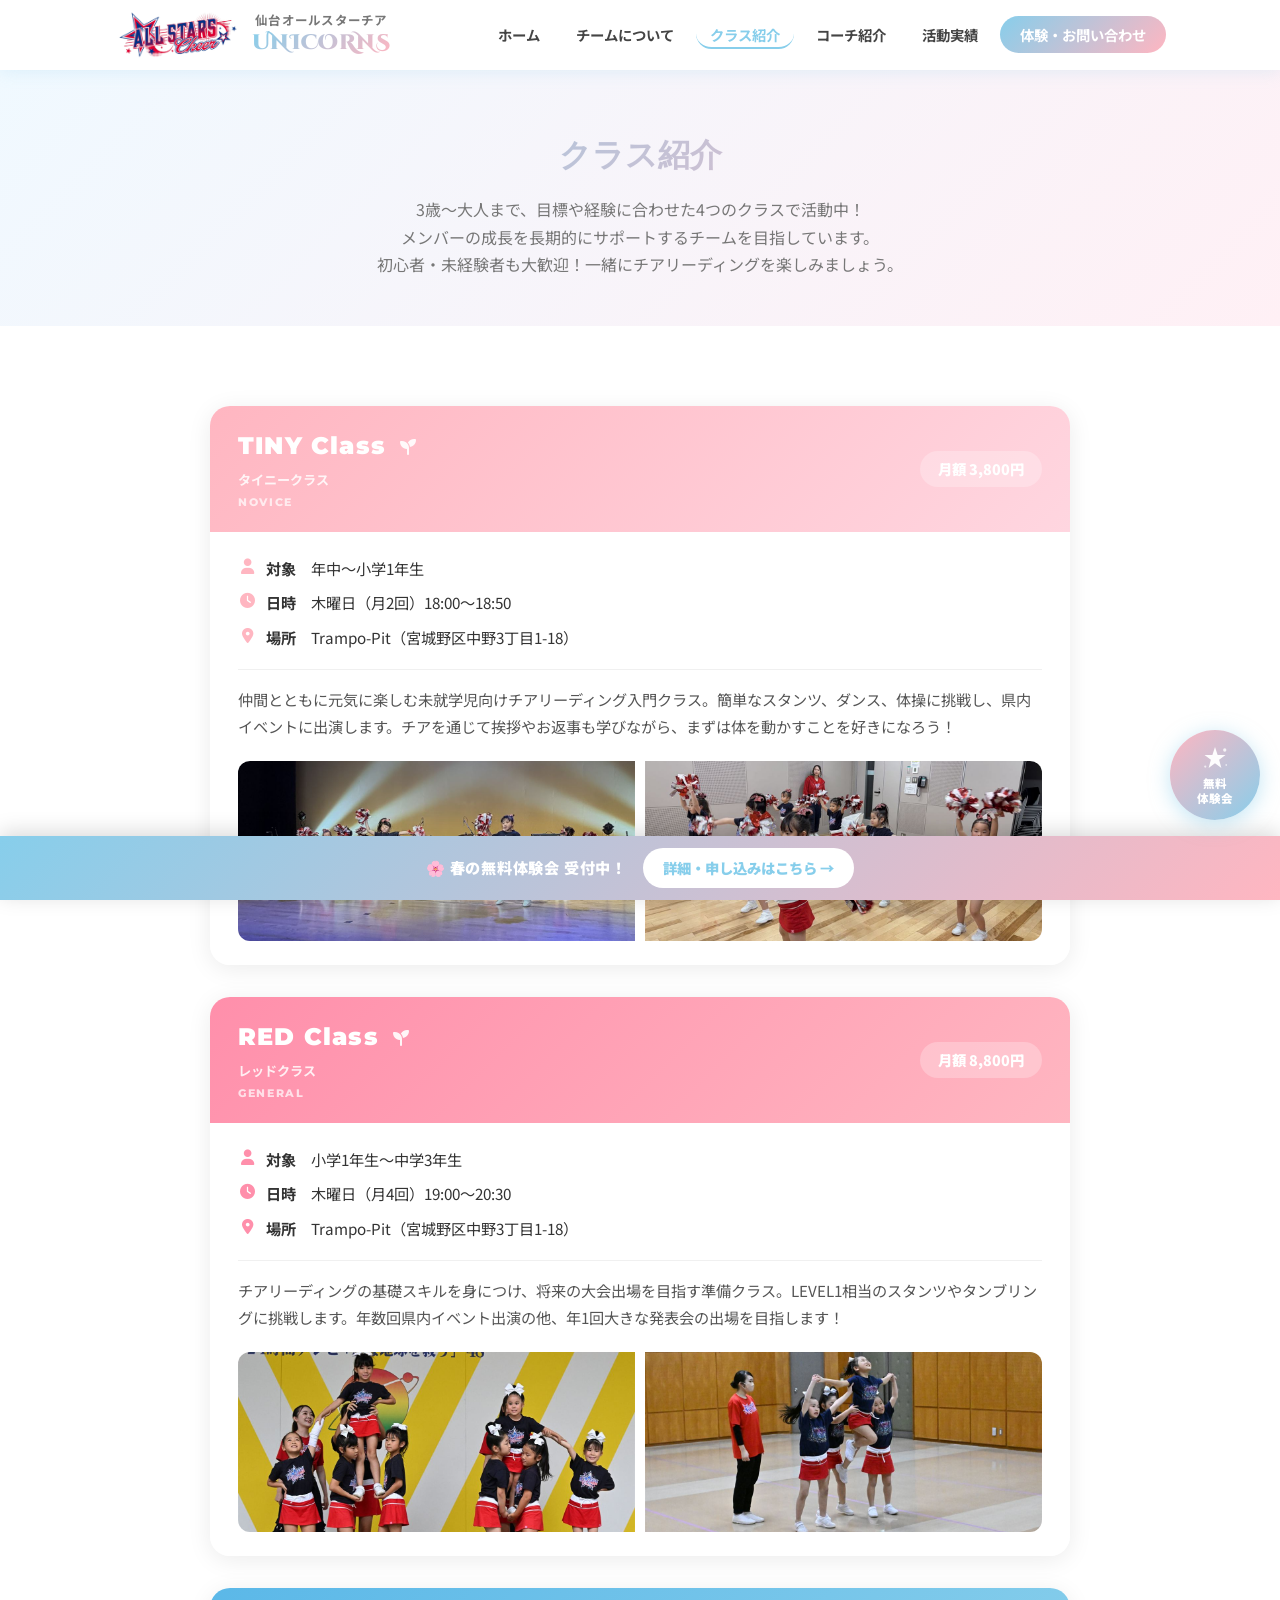
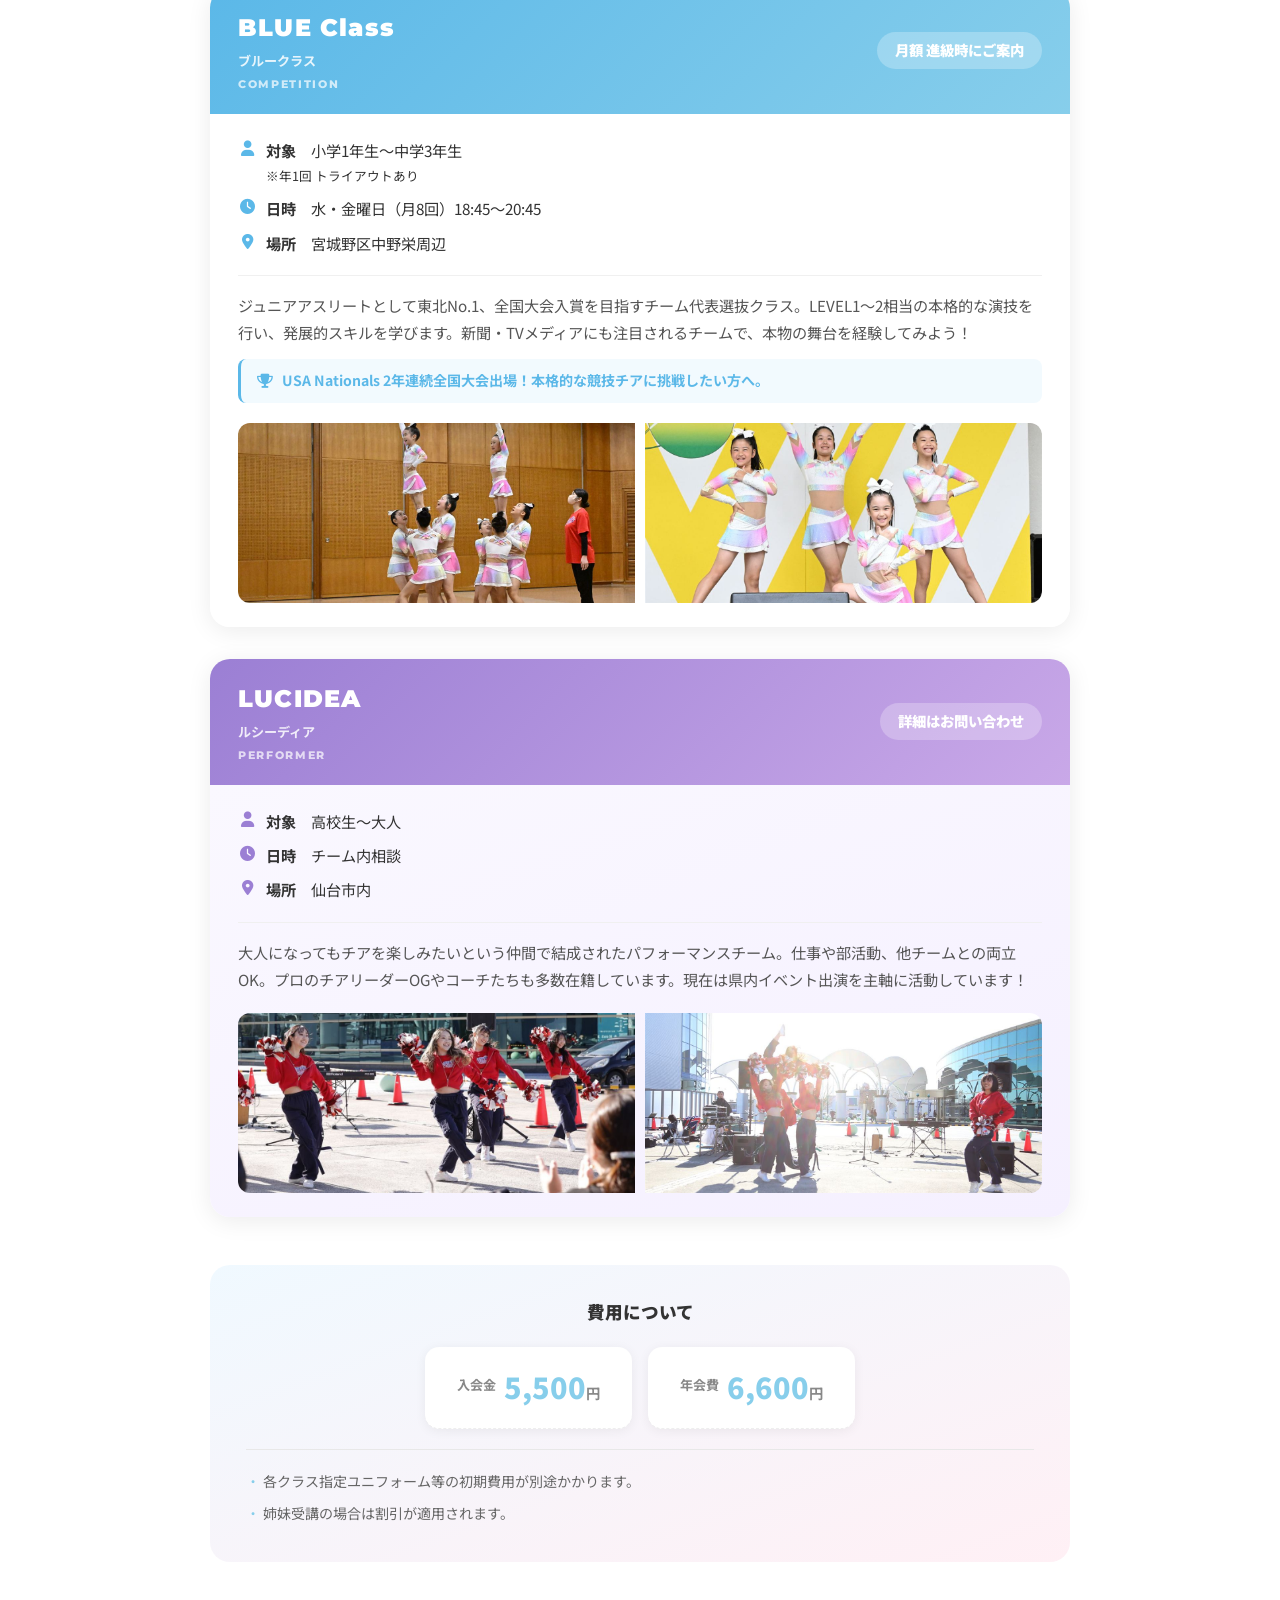
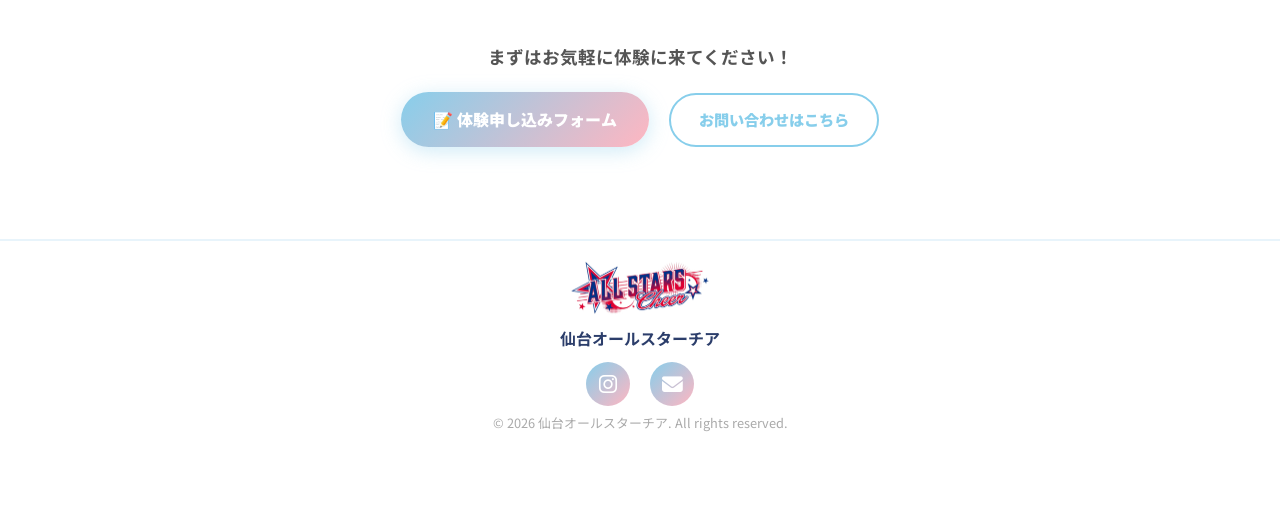
==== commit 081710f9: "Add files via upload" ====
--- a/class.html
+++ b/class.html
@@ -119,8 +119,8 @@
             </div>
             <p class="class-detail-desc">チアリーディングの基礎スキルを身につけ、将来の大会出場を目指す準備クラス。LEVEL1相当のスタンツやタンブリングに挑戦します。年数回県内イベント出演の他、年1回大きな発表会の出場を目指します！</p>
             <div class="class-photos">
-              <img src="images/red1.JPEG" alt="仙台チアリーディング RED Class 小学生 中学生 練習風景" style="object-position: center 35%;" />
-              <img src="images/red2.JPEG" alt="仙台チアリーディング RED Class 小学生 中学生 練習風景" style="object-position: center 70%;" />
+              <img src="images/red1.jpeg" alt="仙台チアリーディング RED Class 小学生 中学生 練習風景" style="object-position: center 35%;" />
+              <img src="images/red2.jpeg" alt="仙台チアリーディング RED Class 小学生 中学生 練習風景" style="object-position: center 70%;" />
             </div>
           </div>
         </div>
